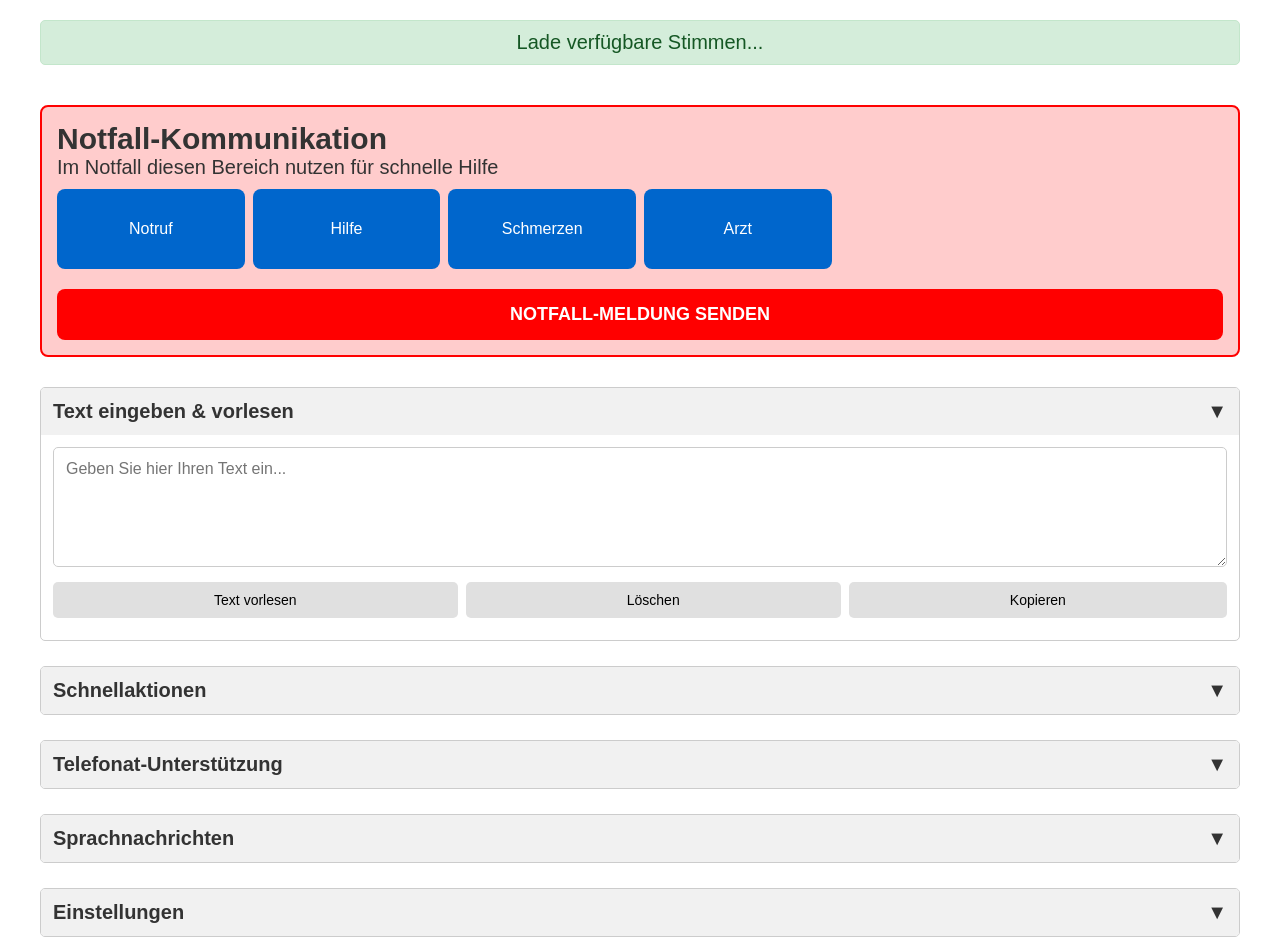
==== Tonguebox.html @ 30ce9a6e "Tonguebox" ====
<!DOCTYPE html>
<html lang="de">
<head>
    <meta charset="UTF-8">
    <meta name="viewport" content="width=device-width, initial-scale=1.0">
    <title>Tonguebox</title>
    <style>
        :root {
            --primary-color: #0066cc;
            --secondary-color: #004499;
            --text-color: #333;
            --bg-color: #fff;
            --button-size: 60px;
            --gap: 10px;
        }
        
        * {
            margin: 0;
            padding: 0;
            box-sizing: border-box;
            font-family: Arial, sans-serif;
        }
        
        body {
            background-color: var(--bg-color);
            color: var(--text-color);
            padding: 10px;
            max-width: 100%;
            overflow-x: hidden;
        }
        
        .container {
            display: flex;
            flex-direction: column;
            gap: var(--gap);
            max-width: 100%;
        }
        
        .collapsible {
            border: 1px solid #ccc;
            border-radius: 5px;
            overflow: hidden;
            margin-bottom: 5px;
        }
        
        .collapsible-header {
            background-color: #f1f1f1;
            padding: 12px;
            cursor: pointer;
            display: flex;
            justify-content: space-between;
            align-items: center;
            font-weight: bold;
        }
        
        .collapsible-content {
            padding: 0;
            max-height: 0;
            overflow: hidden;
            transition: max-height 0.3s ease-out;
        }
        
        .collapsible.active .collapsible-content {
            max-height: 500px;
            padding: 12px;
        }
        
        .text-area {
            width: 100%;
            min-height: 120px;
            padding: 12px;
            border: 1px solid #ccc;
            border-radius: 5px;
            font-size: 16px;
            resize: vertical;
        }
        
        .button-grid {
            display: grid;
            grid-template-columns: repeat(auto-fill, minmax(var(--button-size), 1fr));
            gap: 8px;
            margin: 10px 0;
        }
        
        .action-button {
            background-color: var(--primary-color);
            color: white;
            border: none;
            border-radius: 8px;
            padding: 12px 8px;
            font-size: 16px;
            cursor: pointer;
            transition: all 0.2s;
            min-height: var(--button-size);
            display: flex;
            align-items: center;
            justify-content: center;
            text-align: center;
        }
        
        .action-button:hover, .action-button:focus {
            background-color: var(--secondary-color);
            transform: scale(1.05);
            outline: 3px solid #ffcc00;
        }
        
        .control-panel {
            display: flex;
            flex-wrap: wrap;
            gap: 8px;
            margin: 10px 0;
        }
        
        .control-button {
            background-color: #e0e0e0;
            border: none;
            border-radius: 5px;
            padding: 10px 15px;
            font-size: 14px;
            cursor: pointer;
            flex-grow: 1;
        }
        
        .control-button.active-mode {
            background-color: var(--primary-color);
            color: white;
        }
        
        .voice-selector {
            display: flex;
            flex-wrap: wrap;
            gap: 8px;
            margin: 10px 0;
        }
        
        .voice-option {
            background-color: #f0f0f0;
            border: 1px solid #ccc;
            border-radius: 5px;
            padding: 8px 12px;
            cursor: pointer;
            flex-grow: 1;
            text-align: center;
        }
        
        .voice-option.selected {
            background-color: var(--primary-color);
            color: white;
        }
        
        .emergency-section {
            background-color: #ffcccc;
            border: 2px solid #ff0000;
            border-radius: 8px;
            padding: 15px;
            margin: 10px 0;
        }
        
        .emergency-button {
            background-color: #ff0000;
            color: white;
            border: none;
            border-radius: 8px;
            padding: 15px;
            font-size: 18px;
            font-weight: bold;
            cursor: pointer;
            width: 100%;
            margin-top: 10px;
        }
        
        /* Status-Anzeige */
        .status {
            padding: 10px;
            border-radius: 5px;
            margin: 10px 0;
            text-align: center;
        }
        
        .status.success {
            background-color: #d4edda;
            color: #155724;
            border: 1px solid #c3e6cb;
        }
        
        .status.error {
            background-color: #f8d7da;
            color: #721c24;
            border: 1px solid #f5c6cb;
        }
        
        /* Responsive Anpassungen */
        @media (min-width: 768px) {
            :root {
                --button-size: 70px;
                --gap: 15px;
            }
            
            .button-grid {
                grid-template-columns: repeat(auto-fill, minmax(var(--button-size), 1fr));
            }
        }
        
        @media (min-width: 1024px) {
            :root {
                --button-size: 80px;
                --gap: 20px;
            }
            
            .container {
                max-width: 1200px;
                margin: 0 auto;
            }
            
            .button-grid {
                grid-template-columns: repeat(6, 1fr);
            }
        }
        
        /* iPhone 16 Blickerfassung Optimierungen */
        @media (max-width: 430px) {
            :root {
                --button-size: 65px;
            }
            
            .action-button {
                font-size: 14px;
                padding: 10px 5px;
            }
        }
    </style>
</head>
<body>
    <div class="container">
      
        
        <!-- Status-Anzeige -->
        <div id="status" class="status" style="display: none;"></div>
        
        <!-- Notfall-Kommunikation -->
        <div class="emergency-section">
            <h2>Notfall-Kommunikation</h2>
            <p>Im Notfall diesen Bereich nutzen für schnelle Hilfe</p>
            <div class="button-grid">
                <button class="action-button emergency-call">Notruf</button>
                <button class="action-button emergency-help">Hilfe</button>
                <button class="action-button emergency-pain">Schmerzen</button>
                <button class="action-button emergency-medical">Arzt</button>
            </div>
            <button class="emergency-button">NOTFALL-MELDUNG SENDEN</button>
        </div>
        
        <!-- Text-Eingabe und Wiedergabe -->
        <div class="collapsible active">
            <div class="collapsible-header">
                <span>Text eingeben & vorlesen</span>
                <span>▼</span>
            </div>
            <div class="collapsible-content">
                <textarea class="text-area" placeholder="Geben Sie hier Ihren Text ein..."></textarea>
                <div class="control-panel">
                    <button class="control-button" id="speak-text">Text vorlesen</button>
                    <button class="control-button" id="clear-text">Löschen</button>
                    <button class="control-button" id="copy-text">Kopieren</button>
                </div>
            </div>
        </div>
        
        <!-- Schnellaktionen -->
        <div class="collapsible">
            <div class="collapsible-header">
                <span>Schnellaktionen</span>
                <span>▼</span>
            </div>
            <div class="collapsible-content">
                <div class="button-grid">
                    <button class="action-button" data-text="Hallo">Hallo</button>
                    <button class="action-button" data-text="Ja">Ja</button>
                    <button class="action-button" data-text="Nein">Nein</button>
                    <button class="action-button" data-text="Danke">Danke</button>
                    <button class="action-button" data-text="Bitte">Bitte</button>
                    <button class="action-button" data-text="Hilfe">Hilfe</button>
                    <button class="action-button" data-text="Ich habe Schmerzen">Schmerzen</button>
                    <button class="action-button" data-text="Ich habe Hunger">Hunger</button>
                    <button class="action-button" data-text="Ich habe Durst">Durst</button>
                    <button class="action-button" data-text="Toilette">Toilette</button>
                </div>
            </div>
        </div>
        
        <!-- Telefonat-Unterstützung -->
        <div class="collapsible">
            <div class="collapsible-header">
                <span>Telefonat-Unterstützung</span>
                <span>▼</span>
            </div>
            <div class="collapsible-content">
                <div class="control-panel">
                    <button class="control-button active-mode" data-mode="word">Wörter lesen</button>
                    <button class="control-button" data-mode="letter">Buchstaben lesen</button>
                </div>
                <div class="button-grid">
                    <button class="action-button" data-text="Können Sie das bitte wiederholen?">Wiederholen</button>
                    <button class="action-button" data-text="Ich verstehe nicht">Verstehe nicht</button>
                    <button class="action-button" data-text="Können Sie langsamer sprechen?">Langsamer</button>
                    <button class="action-button" data-text="Einen Moment bitte">Moment</button>
                    <button class="action-button" data-text="Können Sie das aufschreiben?">Aufschreiben</button>
                </div>
            </div>
        </div>
        
        <!-- Sprachnachrichten -->
        <div class="collapsible">
            <div class="collapsible-header">
                <span>Sprachnachrichten</span>
                <span>▼</span>
            </div>
            <div class="collapsible-content">
                <textarea class="text-area" placeholder="Nachricht für Sprachnachricht..."></textarea>
                <div class="control-panel">
                    <button class="control-button" id="record-message">Sprachnachricht erstellen</button>
                    <button class="control-button" id="share-message">Nachricht teilen</button>
                </div>
            </div>
        </div>
        
        <!-- Einstellungen -->
        <div class="collapsible">
            <div class="collapsible-header">
                <span>Einstellungen</span>
                <span>▼</span>
            </div>
            <div class="collapsible-content">
                <h3>Stimme auswählen</h3>
                <div class="voice-selector" id="voice-selector">
                    <!-- Stimmen werden dynamisch geladen -->
                </div>
                
                <h3>Lesemodus</h3>
                <div class="control-panel">
                    <button class="control-button active-mode" data-mode="word">Wörter</button>
                    <button class="control-button" data-mode="letter">Buchstaben</button>
                </div>
                
                <h3>Sprachausgabe testen</h3>
                <div class="control-panel">
                    <button class="control-button" id="test-voice">Test-Stimme</button>
                </div>
            </div>
        </div>
    </div>

    <script>
        // Sprachsynthese-Initialisierung
        let speechSynthesis = window.speechSynthesis;
        let currentVoice = null;
        let readMode = 'word'; // 'word' oder 'letter'
        let voices = [];
        
        // Status-Anzeige
        function showStatus(message, type) {
            const statusEl = document.getElementById('status');
            statusEl.textContent = message;
            statusEl.className = 'status ' + type;
            statusEl.style.display = 'block';
            
            setTimeout(() => {
                statusEl.style.display = 'none';
            }, 3000);
        }
        
        // Stimmen laden
        function loadVoices() {
            voices = speechSynthesis.getVoices();
            const voiceSelector = document.getElementById('voice-selector');
            voiceSelector.innerHTML = '';
            
            if (voices.length === 0) {
                voiceSelector.innerHTML = '<p>Keine Stimmen verfügbar. Bitte verwenden Sie einen modernen Browser.</p>';
                return;
            }
            
            // Deutsche Stimmen filtern oder alle anzeigen
            const germanVoices = voices.filter(voice => voice.lang.includes('de'));
            const voicesToShow = germanVoices.length > 0 ? germanVoices : voices;
            
            voicesToShow.forEach((voice, index) => {
                const voiceOption = document.createElement('div');
                voiceOption.classList.add('voice-option');
                voiceOption.setAttribute('data-voice-index', index);
                voiceOption.textContent = `${voice.name} (${voice.lang})`;
                voiceSelector.appendChild(voiceOption);
            });
            
            // Event-Listener für Stimmenauswahl
            document.querySelectorAll('.voice-option').forEach(option => {
                option.addEventListener('click', function() {
                    document.querySelectorAll('.voice-option').forEach(opt => opt.classList.remove('selected'));
                    this.classList.add('selected');
                    const voiceIndex = parseInt(this.getAttribute('data-voice-index'));
                    currentVoice = voices[voiceIndex];
                    
                    // Stimmeinstellung speichern
                    localStorage.setItem('selectedVoiceIndex', voiceIndex);
                    showStatus(`Stimme ausgewählt: ${currentVoice.name}`, 'success');
                });
            });
            
            // Gespeicherte Stimme laden
            const savedVoiceIndex = localStorage.getItem('selectedVoiceIndex');
            if (savedVoiceIndex !== null && voices[savedVoiceIndex]) {
                currentVoice = voices[savedVoiceIndex];
                document.querySelector(`.voice-option[data-voice-index="${savedVoiceIndex}"]`).classList.add('selected');
            } else if (voices.length > 0) {
                // Standardstimme setzen
                currentVoice = voices[0];
                document.querySelector('.voice-option').classList.add('selected');
            }
        }
        
        // Warten bis Stimmen geladen sind
        speechSynthesis.onvoiceschanged = loadVoices;
        
        // Geräteerkennung
        function detectDeviceType() {
            const width = window.innerWidth;
            if (width < 768) {
                return 'phone';
            } else if (width < 1024) {
                return 'tablet';
            } else {
                return 'desktop';
            }
        }
        
        // Aufklappbare Bereiche
        document.querySelectorAll('.collapsible-header').forEach(header => {
            header.addEventListener('click', function() {
                this.parentElement.classList.toggle('active');
                const icon = this.querySelector('span:last-child');
                icon.textContent = this.parentElement.classList.contains('active') ? '▼' : '►';
            });
        });
        
        // Lesemodus
        document.querySelectorAll('.control-button[data-mode]').forEach(button => {
            button.addEventListener('click', function() {
                document.querySelectorAll('.control-button[data-mode]').forEach(btn => btn.classList.remove('active-mode'));
                this.classList.add('active-mode');
                readMode = this.getAttribute('data-mode');
                localStorage.setItem('readMode', readMode);
                showStatus(`Lesemodus: ${readMode === 'word' ? 'Wörter' : 'Buchstaben'}`, 'success');
            });
        });
        
        // Gespeicherten Lesemodus laden
        const savedReadMode = localStorage.getItem('readMode');
        if (savedReadMode) {
            document.querySelector(`.control-button[data-mode="${savedReadMode}"]`).click();
        }
        
        // Text vorlesen
        document.getElementById('speak-text').addEventListener('click', function() {
            const text = document.querySelector('.text-area').value;
            if (text) {
                speakText(text);
            } else {
                showStatus('Bitte geben Sie zuerst einen Text ein', 'error');
            }
        });
        
        // Text löschen
        document.getElementById('clear-text').addEventListener('click', function() {
            document.querySelector('.text-area').value = '';
            showStatus('Text gelöscht', 'success');
        });
        
        // Text kopieren
        document.getElementById('copy-text').addEventListener('click', function() {
            const textArea = document.querySelector('.text-area');
            textArea.select();
            document.execCommand('copy');
            showStatus('Text kopiert!', 'success');
        });
        
        // Schnellaktion-Buttons
        document.querySelectorAll('.action-button[data-text]').forEach(button => {
            button.addEventListener('click', function() {
                const text = this.getAttribute('data-text');
                
                if (readMode === 'letter') {
                    // Buchstabenweise lesen
                    speakLetters(text);
                } else {
                    // Normal lesen
                    speakText(text);
                }
                
                // Text auch ins Textfeld übernehmen
                document.querySelector('.text-area').value = text;
            });
        });
        
        // Notfall-Buttons
        document.querySelectorAll('.emergency-call, .emergency-help, .emergency-pain, .emergency-medical').forEach(button => {
            button.addEventListener('click', function() {
                const text = this.textContent;
                speakText(text);
                
                // Notfall-Nachricht senden (simuliert)
                showStatus(`NOTFALL: "${text}" wurde an Ihre Kontakte gesendet!`, 'success');
            });
        });
        
        // Großer Notfall-Button
        document.querySelector('.emergency-button').addEventListener('click', function() {
            speakText("Notfall! Bitte helfen Sie mir!");
            showStatus("NOTFALL-MELDUNG wurde an Ihre Notfallkontakte gesendet!", 'success');
        });
        
        // Sprachnachricht erstellen
        document.getElementById('record-message').addEventListener('click', function() {
            const text = document.querySelectorAll('.text-area')[1].value;
            if (text) {
                speakText(text);
                showStatus("Sprachnachricht wurde erstellt und kann jetzt geteilt werden!", 'success');
            } else {
                showStatus("Bitte geben Sie zuerst eine Nachricht ein!", 'error');
            }
        });
        
        // Nachricht teilen
        document.getElementById('share-message').addEventListener('click', function() {
            const text = document.querySelectorAll('.text-area')[1].value;
            if (text) {
                if (navigator.share) {
                    navigator.share({
                        title: 'Meine Sprachnachricht',
                        text: text
                    }).then(() => {
                        showStatus('Nachricht erfolgreich geteilt', 'success');
                    }).catch(error => {
                        showStatus('Fehler beim Teilen: ' + error, 'error');
                    });
                } else {
                    navigator.clipboard.writeText(text);
                    showStatus("Teilen-Funktion nicht verfügbar. Text wurde in die Zwischenablage kopiert.", 'success');
                }
            } else {
                showStatus("Bitte geben Sie zuerst eine Nachricht ein!", 'error');
            }
        });
        
        // Test-Stimme
        document.getElementById('test-voice').addEventListener('click', function() {
            speakText("Das ist eine Testnachricht. Die Sprachausgabe funktioniert einwandfrei.");
        });
        
        // Text vorlesen Funktion
        function speakText(text) {
            if (speechSynthesis.speaking) {
                speechSynthesis.cancel();
            }
            
            // Prüfen ob Stimmen verfügbar sind
            if (voices.length === 0) {
                showStatus('Keine Stimmen verfügbar. Bitte warten Sie einen Moment.', 'error');
                // Nochmal versuchen, Stimmen zu laden
                loadVoices();
                return;
            }
            
            const utterance = new SpeechSynthesisUtterance(text);
            utterance.lang = 'de-DE';
            utterance.rate = 0.9;
            utterance.pitch = 1;
            
            // Ausgewählte Stimme verwenden
            if (currentVoice) {
                utterance.voice = currentVoice;
            }
            
            utterance.onstart = function() {
                showStatus('Sprachausgabe startet...', 'success');
            };
            
            utterance.onend = function() {
                showStatus('Sprachausgabe beendet', 'success');
            };
            
            utterance.onerror = function(event) {
                showStatus('Fehler bei der Sprachausgabe: ' + event.error, 'error');
            };
            
            speechSynthesis.speak(utterance);
        }
        
        // Buchstabenweise vorlesen
        function speakLetters(text) {
            if (speechSynthesis.speaking) {
                speechSynthesis.cancel();
            }
            
            const letters = text.split('');
            let index = 0;
            
            function speakNextLetter() {
                if (index < letters.length) {
                    const utterance = new SpeechSynthesisUtterance(letters[index]);
                    utterance.lang = 'de-DE';
                    utterance.rate = 0.5;
                    
                    // Ausgewählte Stimme verwenden
                    if (currentVoice) {
                        utterance.voice = currentVoice;
                    }
                    
                    utterance.onend = function() {
                        index++;
                        setTimeout(speakNextLetter, 200);
                    };
                    
                    speechSynthesis.speak(utterance);
                }
            }
            
            speakNextLetter();
        }
        
        // Initialisierung bei Laden der Seite
        window.addEventListener('load', function() {
            const deviceType = detectDeviceType();
            console.log(`Erkanntes Gerät: ${deviceType}`);
            
            // Gerätespezifische Anpassungen
            if (deviceType === 'phone') {
                document.body.style.fontSize = '16px';
            } else if (deviceType === 'tablet') {
                document.body.style.fontSize = '18px';
            } else {
                document.body.style.fontSize = '20px';
            }
            
            // Stimmen laden
            loadVoices();
            
            // Hinweis anzeigen, falls keine Stimmen verfügbar
            setTimeout(() => {
                if (voices.length === 0) {
                    showStatus('Lade verfügbare Stimmen...', 'success');
                }
            }, 1000);
        });
    </script>
</body>
</html>
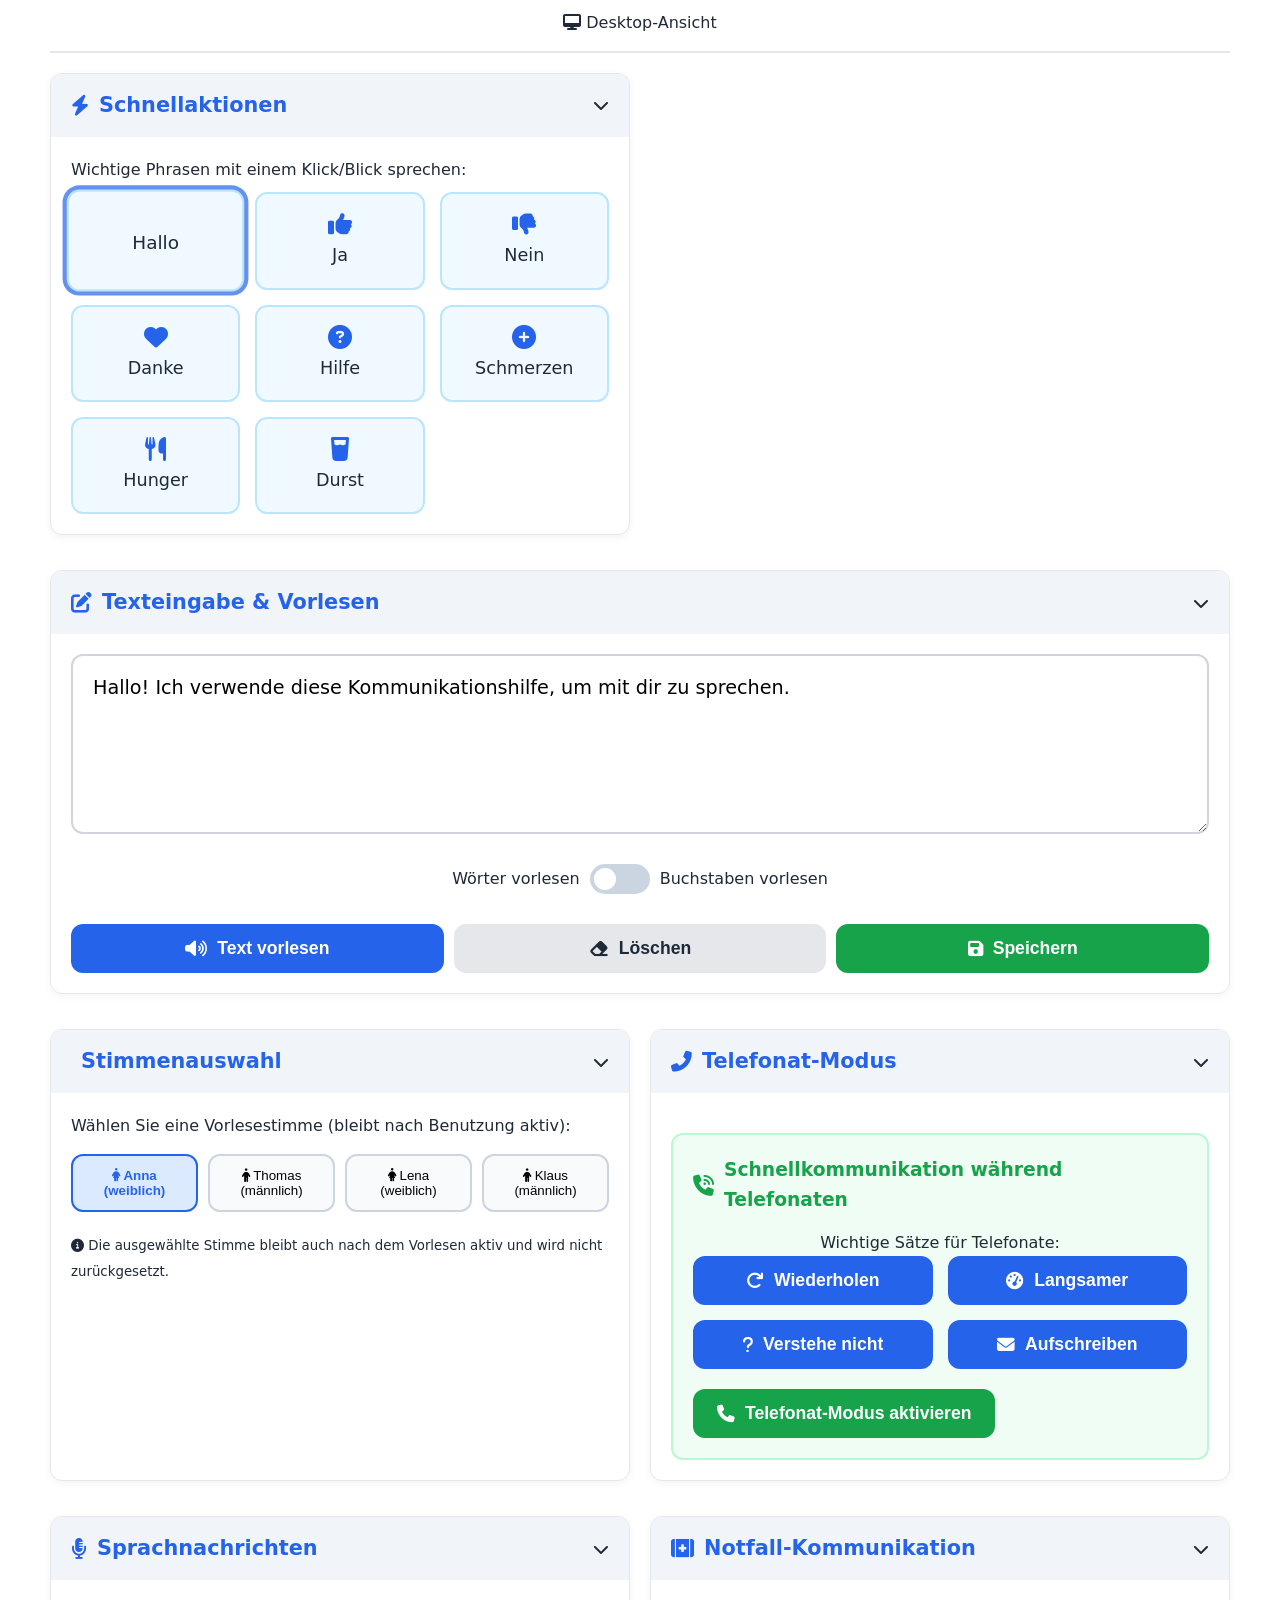
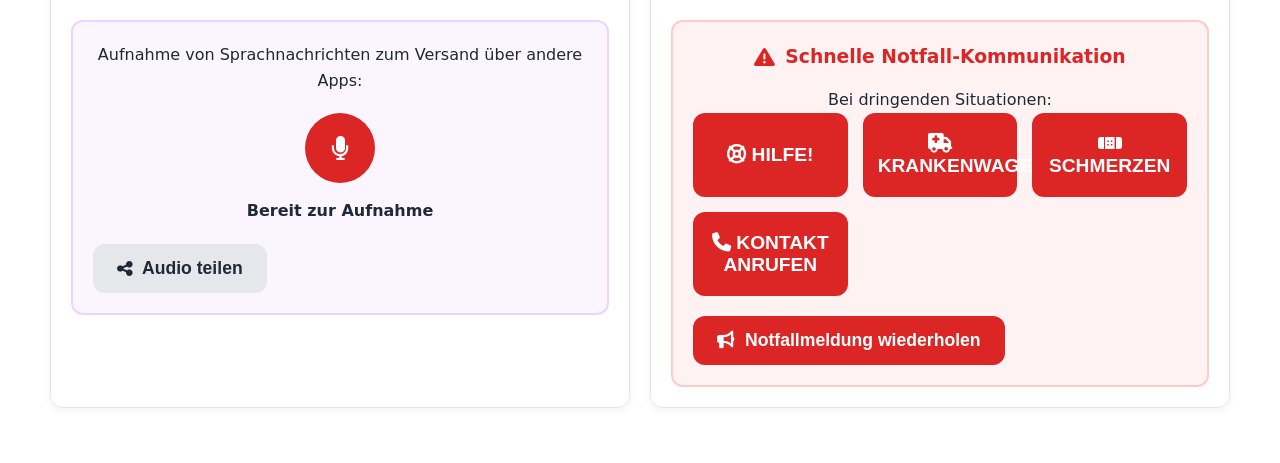
==== commit a8f0efd3: "Tonguebox update" ====
--- a/Tonguebox.html
+++ b/Tonguebox.html
@@ -4,652 +4,1148 @@
     <meta charset="UTF-8">
     <meta name="viewport" content="width=device-width, initial-scale=1.0">
     <title>Tonguebox</title>
+    <link rel="stylesheet" href="https://cdnjs.cloudflare.com/ajax/libs/font-awesome/6.4.0/css/all.min.css">
     <style>
         :root {
-            --primary-color: #0066cc;
-            --secondary-color: #004499;
-            --text-color: #333;
-            --bg-color: #fff;
-            --button-size: 60px;
-            --gap: 10px;
-        }
-        
+            --primary-color: #2563eb;
+            --secondary-color: #3b82f6;
+            --accent-color: #1d4ed8;
+            --text-color: #1f2937;
+            --light-color: #f8fafc;
+            --danger-color: #dc2626;
+            --success-color: #16a34a;
+            --border-radius: 12px;
+            --transition: all 0.3s ease;
+        }
+
         * {
             margin: 0;
             padding: 0;
             box-sizing: border-box;
-            font-family: Arial, sans-serif;
-        }
-        
+        }
+
         body {
-            background-color: var(--bg-color);
+            font-family: 'Segoe UI', system-ui, sans-serif;
             color: var(--text-color);
+            background-color: white;
+            line-height: 1.6;
             padding: 10px;
-            max-width: 100%;
-            overflow-x: hidden;
-        }
-        
+            max-width: 1200px;
+            margin: 0 auto;
+            min-height: 100vh;
+        }
+
+        /* Responsive Anpassungen */
+        .desktop-view { display: block; }
+        .tablet-view { display: none; }
+        .mobile-view { display: none; }
+
+        @media (max-width: 1024px) {
+            .desktop-view { display: none; }
+            .tablet-view { display: block; }
+        }
+
+        @media (max-width: 768px) {
+            .tablet-view { display: none; }
+            .mobile-view { display: block; }
+            
+            /* Für Blickerfassung am iPhone: größere Buttons */
+            .quick-button, .voice-btn, .nav-btn {
+                min-height: 70px;
+                font-size: 1.2rem;
+            }
+            
+            .text-input {
+                min-height: 150px;
+            }
+        }
+
+        /* Header */
+        .header {
+            text-align: center;
+            margin-bottom: 20px;
+            padding-bottom: 15px;
+            border-bottom: 2px solid #e5e7eb;
+        }
+
+        .header h1 {
+            color: var(--primary-color);
+            font-size: 2.2rem;
+            margin-bottom: 5px;
+        }
+
+        .header p {
+            color: #6b7280;
+            font-size: 1.1rem;
+        }
+
+        /* Hauptcontainer */
         .container {
-            display: flex;
-            flex-direction: column;
-            gap: var(--gap);
-            max-width: 100%;
-        }
-        
-        .collapsible {
-            border: 1px solid #ccc;
-            border-radius: 5px;
+            display: grid;
+            grid-template-columns: 1fr 1fr;
+            gap: 20px;
+            margin-bottom: 30px;
+        }
+
+        @media (max-width: 768px) {
+            .container {
+                grid-template-columns: 1fr;
+            }
+        }
+
+        /* Klappbare Bereiche */
+        .collapsible-section {
+            border: 1px solid #e5e7eb;
+            border-radius: var(--border-radius);
+            margin-bottom: 15px;
             overflow: hidden;
-            margin-bottom: 5px;
-        }
-        
-        .collapsible-header {
-            background-color: #f1f1f1;
-            padding: 12px;
-            cursor: pointer;
+            box-shadow: 0 2px 8px rgba(0, 0, 0, 0.05);
+        }
+
+        .section-header {
+            background-color: #f1f5f9;
+            padding: 15px 20px;
             display: flex;
             justify-content: space-between;
             align-items: center;
-            font-weight: bold;
-        }
-        
-        .collapsible-content {
-            padding: 0;
-            max-height: 0;
-            overflow: hidden;
-            transition: max-height 0.3s ease-out;
-        }
-        
-        .collapsible.active .collapsible-content {
-            max-height: 500px;
-            padding: 12px;
-        }
-        
-        .text-area {
+            cursor: pointer;
+            transition: var(--transition);
+        }
+
+        .section-header:hover {
+            background-color: #e2e8f0;
+        }
+
+        .section-header h2 {
+            font-size: 1.3rem;
+            color: var(--primary-color);
+            display: flex;
+            align-items: center;
+            gap: 10px;
+        }
+
+        .section-content {
+            padding: 20px;
+            display: block;
+        }
+
+        .collapsed .section-content {
+            display: none;
+        }
+
+        /* Textbereich */
+        .text-section {
+            grid-column: span 2;
+        }
+
+        @media (max-width: 768px) {
+            .text-section {
+                grid-column: span 1;
+            }
+        }
+
+        .text-container {
+            display: flex;
+            flex-direction: column;
+            gap: 15px;
+        }
+
+        .text-input {
             width: 100%;
-            min-height: 120px;
-            padding: 12px;
-            border: 1px solid #ccc;
-            border-radius: 5px;
-            font-size: 16px;
+            min-height: 180px;
+            padding: 20px;
+            border: 2px solid #d1d5db;
+            border-radius: var(--border-radius);
+            font-size: 1.2rem;
             resize: vertical;
-        }
-        
-        .button-grid {
-            display: grid;
-            grid-template-columns: repeat(auto-fill, minmax(var(--button-size), 1fr));
-            gap: 8px;
-            margin: 10px 0;
-        }
-        
-        .action-button {
-            background-color: var(--primary-color);
-            color: white;
+            font-family: inherit;
+            transition: var(--transition);
+        }
+
+        .text-input:focus {
+            outline: none;
+            border-color: var(--primary-color);
+            box-shadow: 0 0 0 3px rgba(37, 99, 235, 0.1);
+        }
+
+        .text-controls {
+            display: flex;
+            flex-wrap: wrap;
+            gap: 10px;
+            justify-content: center;
+        }
+
+        /* Buttons */
+        .btn {
+            padding: 14px 24px;
             border: none;
-            border-radius: 8px;
-            padding: 12px 8px;
-            font-size: 16px;
+            border-radius: var(--border-radius);
+            font-size: 1.1rem;
+            font-weight: 600;
             cursor: pointer;
-            transition: all 0.2s;
-            min-height: var(--button-size);
+            transition: var(--transition);
             display: flex;
             align-items: center;
             justify-content: center;
+            gap: 10px;
+            flex: 1;
+            min-width: 140px;
+        }
+
+        .btn-primary {
+            background-color: var(--primary-color);
+            color: white;
+        }
+
+        .btn-primary:hover {
+            background-color: var(--accent-color);
+            transform: translateY(-2px);
+        }
+
+        .btn-secondary {
+            background-color: #e5e7eb;
+            color: var(--text-color);
+        }
+
+        .btn-secondary:hover {
+            background-color: #d1d5db;
+        }
+
+        .btn-success {
+            background-color: var(--success-color);
+            color: white;
+        }
+
+        .btn-danger {
+            background-color: var(--danger-color);
+            color: white;
+        }
+
+        /* Schnellaktion Buttons */
+        .quick-actions {
+            display: grid;
+            grid-template-columns: repeat(auto-fill, minmax(160px, 1fr));
+            gap: 15px;
+            margin-top: 10px;
+        }
+
+        .quick-button {
+            padding: 18px 12px;
+            background-color: #f0f9ff;
+            border: 2px solid #bae6fd;
+            border-radius: var(--border-radius);
+            font-size: 1.1rem;
+            cursor: pointer;
+            transition: var(--transition);
             text-align: center;
-        }
-        
-        .action-button:hover, .action-button:focus {
-            background-color: var(--secondary-color);
-            transform: scale(1.05);
-            outline: 3px solid #ffcc00;
-        }
-        
-        .control-panel {
+            display: flex;
+            flex-direction: column;
+            align-items: center;
+            justify-content: center;
+            gap: 5px;
+        }
+
+        .quick-button:hover {
+            background-color: #e0f2fe;
+            transform: translateY(-3px);
+            box-shadow: 0 5px 15px rgba(0, 0, 0, 0.1);
+        }
+
+        .quick-button i {
+            font-size: 1.5rem;
+            color: var(--primary-color);
+        }
+
+        /* Stimmen Auswahl */
+        .voice-selection {
             display: flex;
             flex-wrap: wrap;
-            gap: 8px;
-            margin: 10px 0;
-        }
-        
-        .control-button {
-            background-color: #e0e0e0;
-            border: none;
-            border-radius: 5px;
-            padding: 10px 15px;
-            font-size: 14px;
+            gap: 10px;
+            margin-top: 15px;
+        }
+
+        .voice-btn {
+            padding: 12px 18px;
+            background-color: #f8fafc;
+            border: 2px solid #cbd5e1;
+            border-radius: var(--border-radius);
             cursor: pointer;
-            flex-grow: 1;
-        }
-        
-        .control-button.active-mode {
-            background-color: var(--primary-color);
-            color: white;
-        }
-        
-        .voice-selector {
+            transition: var(--transition);
+            flex: 1;
+            min-width: 120px;
+        }
+
+        .voice-btn.active {
+            background-color: #dbeafe;
+            border-color: var(--primary-color);
+            color: var(--primary-color);
+            font-weight: 600;
+        }
+
+        /* Notfall Tool */
+        .emergency-tool {
+            background-color: #fef2f2;
+            border: 2px solid #fecaca;
+            border-radius: var(--border-radius);
+            padding: 20px;
+            margin-top: 20px;
+            text-align: center;
+        }
+
+        .emergency-header {
             display: flex;
-            flex-wrap: wrap;
-            gap: 8px;
-            margin: 10px 0;
-        }
-        
-        .voice-option {
-            background-color: #f0f0f0;
-            border: 1px solid #ccc;
-            border-radius: 5px;
-            padding: 8px 12px;
-            cursor: pointer;
-            flex-grow: 1;
-            text-align: center;
-        }
-        
-        .voice-option.selected {
-            background-color: var(--primary-color);
-            color: white;
-        }
-        
-        .emergency-section {
-            background-color: #ffcccc;
-            border: 2px solid #ff0000;
-            border-radius: 8px;
-            padding: 15px;
-            margin: 10px 0;
-        }
-        
-        .emergency-button {
-            background-color: #ff0000;
+            align-items: center;
+            justify-content: center;
+            gap: 10px;
+            margin-bottom: 15px;
+            color: var(--danger-color);
+        }
+
+        .emergency-buttons {
+            display: grid;
+            grid-template-columns: repeat(auto-fit, minmax(150px, 1fr));
+            gap: 15px;
+        }
+
+        .emergency-btn {
+            padding: 20px 15px;
+            background-color: var(--danger-color);
             color: white;
             border: none;
-            border-radius: 8px;
-            padding: 15px;
-            font-size: 18px;
+            border-radius: var(--border-radius);
+            font-size: 1.2rem;
             font-weight: bold;
             cursor: pointer;
-            width: 100%;
-            margin-top: 10px;
-        }
-        
-        /* Status-Anzeige */
-        .status {
-            padding: 10px;
-            border-radius: 5px;
-            margin: 10px 0;
+            transition: var(--transition);
+        }
+
+        .emergency-btn:hover {
+            background-color: #b91c1c;
+            transform: scale(1.05);
+        }
+
+        /* Telefonat Modus */
+        .call-mode {
+            background-color: #f0fdf4;
+            border: 2px solid #bbf7d0;
+            border-radius: var(--border-radius);
+            padding: 20px;
+            margin-top: 20px;
+        }
+
+        .call-header {
+            display: flex;
+            align-items: center;
+            justify-content: center;
+            gap: 10px;
+            margin-bottom: 15px;
+            color: var(--success-color);
+        }
+
+        .call-buttons {
+            display: grid;
+            grid-template-columns: repeat(auto-fit, minmax(180px, 1fr));
+            gap: 15px;
+        }
+
+        /* Sprachnachrichten */
+        .voice-message-section {
+            background-color: #faf5ff;
+            border: 2px solid #e9d5ff;
+            border-radius: var(--border-radius);
+            padding: 20px;
+            margin-top: 20px;
+        }
+
+        .recording-controls {
+            display: flex;
+            justify-content: center;
+            gap: 20px;
+            margin-top: 20px;
+        }
+
+        .recording-btn {
+            width: 70px;
+            height: 70px;
+            border-radius: 50%;
+            border: none;
+            font-size: 1.5rem;
+            cursor: pointer;
+            transition: var(--transition);
+            display: flex;
+            align-items: center;
+            justify-content: center;
+        }
+
+        .record-btn {
+            background-color: var(--danger-color);
+            color: white;
+        }
+
+        .stop-btn {
+            background-color: #6b7280;
+            color: white;
+        }
+
+        .send-btn {
+            background-color: var(--success-color);
+            color: white;
+        }
+
+        .recording-status {
             text-align: center;
-        }
-        
-        .status.success {
-            background-color: #d4edda;
-            color: #155724;
-            border: 1px solid #c3e6cb;
-        }
-        
-        .status.error {
-            background-color: #f8d7da;
-            color: #721c24;
-            border: 1px solid #f5c6cb;
-        }
-        
-        /* Responsive Anpassungen */
-        @media (min-width: 768px) {
-            :root {
-                --button-size: 70px;
-                --gap: 15px;
-            }
-            
-            .button-grid {
-                grid-template-columns: repeat(auto-fill, minmax(var(--button-size), 1fr));
-            }
-        }
-        
-        @media (min-width: 1024px) {
-            :root {
-                --button-size: 80px;
-                --gap: 20px;
-            }
-            
-            .container {
-                max-width: 1200px;
-                margin: 0 auto;
-            }
-            
-            .button-grid {
-                grid-template-columns: repeat(6, 1fr);
-            }
-        }
-        
-        /* iPhone 16 Blickerfassung Optimierungen */
-        @media (max-width: 430px) {
-            :root {
-                --button-size: 65px;
-            }
-            
-            .action-button {
-                font-size: 14px;
-                padding: 10px 5px;
-            }
+            margin-top: 15px;
+            font-weight: 600;
+        }
+
+        .recording {
+            color: var(--danger-color);
+            animation: pulse 1.5s infinite;
+        }
+
+        @keyframes pulse {
+            0% { opacity: 1; }
+            50% { opacity: 0.7; }
+            100% { opacity: 1; }
+        }
+
+        /* Blickerfassung Optimierung */
+        .gaze-optimized {
+            position: relative;
+        }
+
+        .gaze-optimized::after {
+            content: '';
+            position: absolute;
+            top: -5px;
+            left: -5px;
+            right: -5px;
+            bottom: -5px;
+            border-radius: calc(var(--border-radius) + 5px);
+            border: 3px solid transparent;
+            transition: var(--transition);
+        }
+
+        .gaze-optimized:hover::after,
+        .gaze-optimized:focus::after {
+            border-color: rgba(37, 99, 235, 0.3);
+        }
+
+        /* Fußzeile */
+        .footer {
+            text-align: center;
+            margin-top: 30px;
+            padding-top: 20px;
+            border-top: 1px solid #e5e7eb;
+            color: #6b7280;
+            font-size: 0.9rem;
+        }
+
+        /* Hilfsklassen */
+        .hidden {
+            display: none !important;
+        }
+
+        .text-center {
+            text-align: center;
+        }
+
+        .mt-20 {
+            margin-top: 20px;
+        }
+
+        .mb-10 {
+            margin-bottom: 10px;
+        }
+
+        .icon {
+            font-size: 1.3rem;
+        }
+
+        /* Toggle Switch */
+        .toggle-container {
+            display: flex;
+            align-items: center;
+            justify-content: center;
+            gap: 10px;
+            margin: 15px 0;
+        }
+
+        .toggle-switch {
+            position: relative;
+            display: inline-block;
+            width: 60px;
+            height: 30px;
+        }
+
+        .toggle-switch input {
+            opacity: 0;
+            width: 0;
+            height: 0;
+        }
+
+        .toggle-slider {
+            position: absolute;
+            cursor: pointer;
+            top: 0;
+            left: 0;
+            right: 0;
+            bottom: 0;
+            background-color: #cbd5e1;
+            border-radius: 34px;
+            transition: var(--transition);
+        }
+
+        .toggle-slider:before {
+            position: absolute;
+            content: "";
+            height: 22px;
+            width: 22px;
+            left: 4px;
+            bottom: 4px;
+            background-color: white;
+            border-radius: 50%;
+            transition: var(--transition);
+        }
+
+        input:checked + .toggle-slider {
+            background-color: var(--primary-color);
+        }
+
+        input:checked + .toggle-slider:before {
+            transform: translateX(30px);
         }
     </style>
 </head>
 <body>
+    <!-- Header -->
+    <div class="header">
+        
+        <div class="device-indicator">
+            <span class="desktop-view"><i class="fas fa-desktop"></i> Desktop-Ansicht</span>
+            <span class="tablet-view"><i class="fas fa-tablet-alt"></i> Tablet-Ansicht</span>
+            <span class="mobile-view"><i class="fas fa-mobile-alt"></i> Mobile-Ansicht (optimiert für Blickerfassung)</span>
+        </div>
+    </div>
+
+    <!-- Hauptcontainer -->
     <div class="container">
-      
-        
-        <!-- Status-Anzeige -->
-        <div id="status" class="status" style="display: none;"></div>
-        
-        <!-- Notfall-Kommunikation -->
-        <div class="emergency-section">
-            <h2>Notfall-Kommunikation</h2>
-            <p>Im Notfall diesen Bereich nutzen für schnelle Hilfe</p>
-            <div class="button-grid">
-                <button class="action-button emergency-call">Notruf</button>
-                <button class="action-button emergency-help">Hilfe</button>
-                <button class="action-button emergency-pain">Schmerzen</button>
-                <button class="action-button emergency-medical">Arzt</button>
+        <!-- Schnellaktionen Bereich -->
+        <div class="collapsible-section">
+            <div class="section-header">
+                <h2><i class="fas fa-bolt"></i> Schnellaktionen</h2>
+                <i class="fas fa-chevron-down"></i>
             </div>
-            <button class="emergency-button">NOTFALL-MELDUNG SENDEN</button>
-        </div>
-        
-        <!-- Text-Eingabe und Wiedergabe -->
-        <div class="collapsible active">
-            <div class="collapsible-header">
-                <span>Text eingeben & vorlesen</span>
-                <span>▼</span>
-            </div>
-            <div class="collapsible-content">
-                <textarea class="text-area" placeholder="Geben Sie hier Ihren Text ein..."></textarea>
-                <div class="control-panel">
-                    <button class="control-button" id="speak-text">Text vorlesen</button>
-                    <button class="control-button" id="clear-text">Löschen</button>
-                    <button class="control-button" id="copy-text">Kopieren</button>
+            <div class="section-content">
+                <p class="mb-10">Wichtige Phrasen mit einem Klick/Blick sprechen:</p>
+                <div class="quick-actions">
+                    <div class="quick-button gaze-optimized" data-text="Hallo, wie geht es dir?">
+                        <i class="fas fa-hand-wave"></i>
+                        <span>Hallo</span>
+                    </div>
+                    <div class="quick-button gaze-optimized" data-text="Ja, das stimmt.">
+                        <i class="fas fa-thumbs-up"></i>
+                        <span>Ja</span>
+                    </div>
+                    <div class="quick-button gaze-optimized" data-text="Nein, das möchte ich nicht.">
+                        <i class="fas fa-thumbs-down"></i>
+                        <span>Nein</span>
+                    </div>
+                    <div class="quick-button gaze-optimized" data-text="Danke für deine Hilfe.">
+                        <i class="fas fa-heart"></i>
+                        <span>Danke</span>
+                    </div>
+                    <div class="quick-button gaze-optimized" data-text="Kannst du mir bitte helfen?">
+                        <i class="fas fa-question-circle"></i>
+                        <span>Hilfe</span>
+                    </div>
+                    <div class="quick-button gaze-optimized" data-text="Ich habe Schmerzen.">
+                        <i class="fas fa-plus-circle"></i>
+                        <span>Schmerzen</span>
+                    </div>
+                    <div class="quick-button gaze-optimized" data-text="Ich habe Hunger.">
+                        <i class="fas fa-utensils"></i>
+                        <span>Hunger</span>
+                    </div>
+                    <div class="quick-button gaze-optimized" data-text="Ich habe Durst.">
+                        <i class="fas fa-glass-water"></i>
+                        <span>Durst</span>
+                    </div>
                 </div>
             </div>
         </div>
-        
-        <!-- Schnellaktionen -->
-        <div class="collapsible">
-            <div class="collapsible-header">
-                <span>Schnellaktionen</span>
-                <span>▼</span>
+
+        <!-- Textbereich -->
+        <div class="collapsible-section text-section">
+            <div class="section-header">
+                <h2><i class="fas fa-edit"></i> Texteingabe & Vorlesen</h2>
+                <i class="fas fa-chevron-down"></i>
             </div>
-            <div class="collapsible-content">
-                <div class="button-grid">
-                    <button class="action-button" data-text="Hallo">Hallo</button>
-                    <button class="action-button" data-text="Ja">Ja</button>
-                    <button class="action-button" data-text="Nein">Nein</button>
-                    <button class="action-button" data-text="Danke">Danke</button>
-                    <button class="action-button" data-text="Bitte">Bitte</button>
-                    <button class="action-button" data-text="Hilfe">Hilfe</button>
-                    <button class="action-button" data-text="Ich habe Schmerzen">Schmerzen</button>
-                    <button class="action-button" data-text="Ich habe Hunger">Hunger</button>
-                    <button class="action-button" data-text="Ich habe Durst">Durst</button>
-                    <button class="action-button" data-text="Toilette">Toilette</button>
+            <div class="section-content">
+                <div class="text-container">
+                    <textarea class="text-input gaze-optimized" placeholder="Geben Sie hier Ihren Text ein...">Hallo! Ich verwende diese Kommunikationshilfe, um mit dir zu sprechen.</textarea>
+                    
+                    <div class="toggle-container">
+                        <span>Wörter vorlesen</span>
+                        <label class="toggle-switch">
+                            <input type="checkbox" id="letterModeToggle">
+                            <span class="toggle-slider"></span>
+                        </label>
+                        <span>Buchstaben vorlesen</span>
+                    </div>
+                    
+                    <div class="text-controls">
+                        <button class="btn btn-primary gaze-optimized" id="speakTextBtn">
+                            <i class="fas fa-volume-up"></i> Text vorlesen
+                        </button>
+                        <button class="btn btn-secondary gaze-optimized" id="clearTextBtn">
+                            <i class="fas fa-eraser"></i> Löschen
+                        </button>
+                        <button class="btn btn-success gaze-optimized" id="saveTextBtn">
+                            <i class="fas fa-save"></i> Speichern
+                        </button>
+                    </div>
                 </div>
             </div>
         </div>
-        
-        <!-- Telefonat-Unterstützung -->
-        <div class="collapsible">
-            <div class="collapsible-header">
-                <span>Telefonat-Unterstützung</span>
-                <span>▼</span>
+
+        <!-- Stimmen Auswahl -->
+        <div class="collapsible-section">
+            <div class="section-header">
+                <h2><i class="fas fa-user-voice"></i> Stimmenauswahl</h2>
+                <i class="fas fa-chevron-down"></i>
             </div>
-            <div class="collapsible-content">
-                <div class="control-panel">
-                    <button class="control-button active-mode" data-mode="word">Wörter lesen</button>
-                    <button class="control-button" data-mode="letter">Buchstaben lesen</button>
+            <div class="section-content">
+                <p>Wählen Sie eine Vorlesestimme (bleibt nach Benutzung aktiv):</p>
+                <div class="voice-selection">
+                    <button class="voice-btn active gaze-optimized" data-voice="female1">
+                        <i class="fas fa-female"></i> Anna (weiblich)
+                    </button>
+                    <button class="voice-btn gaze-optimized" data-voice="male1">
+                        <i class="fas fa-male"></i> Thomas (männlich)
+                    </button>
+                    <button class="voice-btn gaze-optimized" data-voice="female2">
+                        <i class="fas fa-female"></i> Lena (weiblich)
+                    </button>
+                    <button class="voice-btn gaze-optimized" data-voice="male2">
+                        <i class="fas fa-male"></i> Klaus (männlich)
+                    </button>
                 </div>
-                <div class="button-grid">
-                    <button class="action-button" data-text="Können Sie das bitte wiederholen?">Wiederholen</button>
-                    <button class="action-button" data-text="Ich verstehe nicht">Verstehe nicht</button>
-                    <button class="action-button" data-text="Können Sie langsamer sprechen?">Langsamer</button>
-                    <button class="action-button" data-text="Einen Moment bitte">Moment</button>
-                    <button class="action-button" data-text="Können Sie das aufschreiben?">Aufschreiben</button>
+                <p class="mt-20"><small><i class="fas fa-info-circle"></i> Die ausgewählte Stimme bleibt auch nach dem Vorlesen aktiv und wird nicht zurückgesetzt.</small></p>
+            </div>
+        </div>
+
+        <!-- Telefonat-Modus -->
+        <div class="collapsible-section">
+            <div class="section-header">
+                <h2><i class="fas fa-phone-alt"></i> Telefonat-Modus</h2>
+                <i class="fas fa-chevron-down"></i>
+            </div>
+            <div class="section-content">
+                <div class="call-mode">
+                    <div class="call-header">
+                        <i class="fas fa-phone-volume icon"></i>
+                        <h3>Schnellkommunikation während Telefonaten</h3>
+                    </div>
+                    <p class="text-center">Wichtige Sätze für Telefonate:</p>
+                    <div class="call-buttons">
+                        <button class="btn btn-primary gaze-optimized" data-text="Können Sie das bitte wiederholen?">
+                            <i class="fas fa-redo"></i> Wiederholen
+                        </button>
+                        <button class="btn btn-primary gaze-optimized" data-text="Können Sie bitte langsamer sprechen?">
+                            <i class="fas fa-tachometer-alt"></i> Langsamer
+                        </button>
+                        <button class="btn btn-primary gaze-optimized" data-text="Ich verstehe nicht, was Sie meinen.">
+                            <i class="fas fa-question"></i> Verstehe nicht
+                        </button>
+                        <button class="btn btn-primary gaze-optimized" data-text="Können Sie das bitte aufschreiben oder senden?">
+                            <i class="fas fa-envelope"></i> Aufschreiben
+                        </button>
+                    </div>
+                    <div class="text-center mt-20">
+                        <button class="btn btn-success gaze-optimized" id="activateCallMode">
+                            <i class="fas fa-phone"></i> Telefonat-Modus aktivieren
+                        </button>
+                    </div>
                 </div>
             </div>
         </div>
-        
+
         <!-- Sprachnachrichten -->
-        <div class="collapsible">
-            <div class="collapsible-header">
-                <span>Sprachnachrichten</span>
-                <span>▼</span>
+        <div class="collapsible-section">
+            <div class="section-header">
+                <h2><i class="fas fa-microphone-alt"></i> Sprachnachrichten</h2>
+                <i class="fas fa-chevron-down"></i>
             </div>
-            <div class="collapsible-content">
-                <textarea class="text-area" placeholder="Nachricht für Sprachnachricht..."></textarea>
-                <div class="control-panel">
-                    <button class="control-button" id="record-message">Sprachnachricht erstellen</button>
-                    <button class="control-button" id="share-message">Nachricht teilen</button>
+            <div class="section-content">
+                <div class="voice-message-section">
+                    <p class="text-center">Aufnahme von Sprachnachrichten zum Versand über andere Apps:</p>
+                    
+                    <div class="recording-controls">
+                        <button class="recording-btn record-btn gaze-optimized" id="recordBtn">
+                            <i class="fas fa-microphone"></i>
+                        </button>
+                        <button class="recording-btn stop-btn gaze-optimized hidden" id="stopBtn">
+                            <i class="fas fa-stop"></i>
+                        </button>
+                        <button class="recording-btn send-btn gaze-optimized hidden" id="sendBtn">
+                            <i class="fas fa-paper-plane"></i>
+                        </button>
+                    </div>
+                    
+                    <div class="recording-status">
+                        <p id="recordingStatus">Bereit zur Aufnahme</p>
+                        <p id="recordingTimer" class="hidden">00:00</p>
+                    </div>
+                    
+                    <div class="text-center mt-20">
+                        <button class="btn btn-secondary gaze-optimized" id="shareAudioBtn">
+                            <i class="fas fa-share-alt"></i> Audio teilen
+                        </button>
+                    </div>
                 </div>
             </div>
         </div>
-        
-        <!-- Einstellungen -->
-        <div class="collapsible">
-            <div class="collapsible-header">
-                <span>Einstellungen</span>
-                <span>▼</span>
+
+        <!-- Notfall-Kommunikation -->
+        <div class="collapsible-section">
+            <div class="section-header">
+                <h2><i class="fas fa-first-aid"></i> Notfall-Kommunikation</h2>
+                <i class="fas fa-chevron-down"></i>
             </div>
-            <div class="collapsible-content">
-                <h3>Stimme auswählen</h3>
-                <div class="voice-selector" id="voice-selector">
-                    <!-- Stimmen werden dynamisch geladen -->
-                </div>
-                
-                <h3>Lesemodus</h3>
-                <div class="control-panel">
-                    <button class="control-button active-mode" data-mode="word">Wörter</button>
-                    <button class="control-button" data-mode="letter">Buchstaben</button>
-                </div>
-                
-                <h3>Sprachausgabe testen</h3>
-                <div class="control-panel">
-                    <button class="control-button" id="test-voice">Test-Stimme</button>
+            <div class="section-content">
+                <div class="emergency-tool">
+                    <div class="emergency-header">
+                        <i class="fas fa-exclamation-triangle icon"></i>
+                        <h3>Schnelle Notfall-Kommunikation</h3>
+                    </div>
+                    <p class="text-center">Bei dringenden Situationen:</p>
+                    
+                    <div class="emergency-buttons">
+                        <button class="emergency-btn gaze-optimized" data-text="Hilfe! Ich brauche dringend Hilfe!">
+                            <i class="fas fa-life-ring"></i> HILFE!
+                        </button>
+                        <button class="emergency-btn gaze-optimized" data-text="Rufen Sie bitte einen Krankenwagen!">
+                            <i class="fas fa-ambulance"></i> KRANKENWAGEN
+                        </button>
+                        <button class="emergency-btn gaze-optimized" data-text="Ich habe starke Schmerzen!">
+                            <i class="fas fa-band-aid"></i> SCHMERZEN
+                        </button>
+                        <button class="emergency-btn gaze-optimized" data-text="Bitte rufen Sie meine Kontaktperson an!">
+                            <i class="fas fa-phone"></i> KONTAKT ANRUFEN
+                        </button>
+                    </div>
+                    
+                    <div class="text-center mt-20">
+                        <button class="btn btn-danger gaze-optimized" id="emergencyRepeatBtn">
+                            <i class="fas fa-bullhorn"></i> Notfallmeldung wiederholen
+                        </button>
+                    </div>
                 </div>
             </div>
         </div>
     </div>
 
+
     <script>
-        // Sprachsynthese-Initialisierung
-        let speechSynthesis = window.speechSynthesis;
-        let currentVoice = null;
-        let readMode = 'word'; // 'word' oder 'letter'
-        let voices = [];
-        
-        // Status-Anzeige
-        function showStatus(message, type) {
-            const statusEl = document.getElementById('status');
-            statusEl.textContent = message;
-            statusEl.className = 'status ' + type;
-            statusEl.style.display = 'block';
-            
-            setTimeout(() => {
-                statusEl.style.display = 'none';
-            }, 3000);
-        }
-        
-        // Stimmen laden
-        function loadVoices() {
-            voices = speechSynthesis.getVoices();
-            const voiceSelector = document.getElementById('voice-selector');
-            voiceSelector.innerHTML = '';
-            
-            if (voices.length === 0) {
-                voiceSelector.innerHTML = '<p>Keine Stimmen verfügbar. Bitte verwenden Sie einen modernen Browser.</p>';
-                return;
+        document.addEventListener('DOMContentLoaded', function() {
+            // Klappbare Bereiche
+            const sectionHeaders = document.querySelectorAll('.section-header');
+            sectionHeaders.forEach(header => {
+                header.addEventListener('click', function() {
+                    const section = this.parentElement;
+                    section.classList.toggle('collapsed');
+                    const icon = this.querySelector('.fa-chevron-down');
+                    if (section.classList.contains('collapsed')) {
+                        icon.classList.replace('fa-chevron-down', 'fa-chevron-right');
+                    } else {
+                        icon.classList.replace('fa-chevron-right', 'fa-chevron-down');
+                    }
+                });
+            });
+
+            // Sprachsynthese Initialisierung
+            let currentVoice = 'female1';
+            const voices = {
+                female1: { name: 'Anna', lang: 'de-DE', gender: 'female' },
+                male1: { name: 'Thomas', lang: 'de-DE', gender: 'male' },
+                female2: { name: 'Lena', lang: 'de-DE', gender: 'female' },
+                male2: { name: 'Klaus', lang: 'de-DE', gender: 'male' }
+            };
+            
+            let speechSynth = window.speechSynthesis;
+            let isSpeaking = false;
+            
+            // Stimmenauswahl
+            const voiceButtons = document.querySelectorAll('.voice-btn');
+            voiceButtons.forEach(button => {
+                button.addEventListener('click', function() {
+                    voiceButtons.forEach(btn => btn.classList.remove('active'));
+                    this.classList.add('active');
+                    currentVoice = this.dataset.voice;
+                    
+                    // Speichern der Auswahl im localStorage
+                    localStorage.setItem('selectedVoice', currentVoice);
+                });
+            });
+            
+            // Geladene Stimme aus localStorage wiederherstellen
+            const savedVoice = localStorage.getItem('selectedVoice');
+            if (savedVoice) {
+                currentVoice = savedVoice;
+                voiceButtons.forEach(btn => {
+                    btn.classList.remove('active');
+                    if (btn.dataset.voice === savedVoice) {
+                        btn.classList.add('active');
+                    }
+                });
             }
             
-            // Deutsche Stimmen filtern oder alle anzeigen
-            const germanVoices = voices.filter(voice => voice.lang.includes('de'));
-            const voicesToShow = germanVoices.length > 0 ? germanVoices : voices;
-            
-            voicesToShow.forEach((voice, index) => {
-                const voiceOption = document.createElement('div');
-                voiceOption.classList.add('voice-option');
-                voiceOption.setAttribute('data-voice-index', index);
-                voiceOption.textContent = `${voice.name} (${voice.lang})`;
-                voiceSelector.appendChild(voiceOption);
-            });
-            
-            // Event-Listener für Stimmenauswahl
-            document.querySelectorAll('.voice-option').forEach(option => {
-                option.addEventListener('click', function() {
-                    document.querySelectorAll('.voice-option').forEach(opt => opt.classList.remove('selected'));
-                    this.classList.add('selected');
-                    const voiceIndex = parseInt(this.getAttribute('data-voice-index'));
-                    currentVoice = voices[voiceIndex];
-                    
-                    // Stimmeinstellung speichern
-                    localStorage.setItem('selectedVoiceIndex', voiceIndex);
-                    showStatus(`Stimme ausgewählt: ${currentVoice.name}`, 'success');
+            // Funktion zum Vorlesen
+            function speakText(text, letterMode = false) {
+                if (isSpeaking) {
+                    speechSynth.cancel();
+                }
+                
+                if (letterMode) {
+                    // Buchstabenweise vorlesen
+                    const letters = text.split('');
+                    let delay = 0;
+                    
+                    letters.forEach((letter, index) => {
+                        setTimeout(() => {
+                            if (letter === ' ') {
+                                // Pause bei Leerzeichen
+                                return;
+                            }
+                            
+                            const utterance = new SpeechSynthesisUtterance(letter);
+                            utterance.lang = voices[currentVoice].lang;
+                            utterance.rate = 0.7;
+                            speechSynth.speak(utterance);
+                            
+                            // Markiere aktuellen Buchstaben im Text
+                            highlightLetter(text, index);
+                        }, delay);
+                        
+                        delay += 300; // 300ms Pause zwischen Buchstaben
+                    });
+                    
+                    // Zurücksetzen der Markierung
+                    setTimeout(() => {
+                        clearHighlight();
+                    }, delay + 300);
+                } else {
+                    // Wortweise vorlesen
+                    const utterance = new SpeechSynthesisUtterance(text);
+                    utterance.lang = voices[currentVoice].lang;
+                    utterance.rate = 1.0;
+                    
+                    utterance.onstart = function() {
+                        isSpeaking = true;
+                    };
+                    
+                    utterance.onend = function() {
+                        isSpeaking = false;
+                    };
+                    
+                    speechSynth.speak(utterance);
+                }
+            }
+            
+            // Text markierung für Buchstabenmodus
+            function highlightLetter(text, index) {
+                const textarea = document.querySelector('.text-input');
+                textarea.focus();
+                textarea.setSelectionRange(index, index + 1);
+                
+                // Visuelle Hervorhebung
+                const before = text.substring(0, index);
+                const letter = text.substring(index, index + 1);
+                const after = text.substring(index + 1);
+                
+                // Temporäres HTML für visuelle Hervorhebung
+                textarea.value = before + '[' + letter + ']' + after;
+                
+                // Setze Cursor zurück
+                setTimeout(() => {
+                    textarea.setSelectionRange(index + 1, index + 2);
+                }, 10);
+            }
+            
+            function clearHighlight() {
+                const textarea = document.querySelector('.text-input');
+                const text = textarea.value;
+                textarea.value = text.replace(/\[|\]/g, '');
+            }
+            
+            // Schnellaktion Buttons
+            const quickButtons = document.querySelectorAll('.quick-button, .call-buttons .btn, .emergency-btn');
+            quickButtons.forEach(button => {
+                button.addEventListener('click', function() {
+                    const text = this.dataset.text;
+                    const letterMode = document.getElementById('letterModeToggle').checked;
+                    speakText(text, letterMode);
                 });
             });
             
-            // Gespeicherte Stimme laden
-            const savedVoiceIndex = localStorage.getItem('selectedVoiceIndex');
-            if (savedVoiceIndex !== null && voices[savedVoiceIndex]) {
-                currentVoice = voices[savedVoiceIndex];
-                document.querySelector(`.voice-option[data-voice-index="${savedVoiceIndex}"]`).classList.add('selected');
-            } else if (voices.length > 0) {
-                // Standardstimme setzen
-                currentVoice = voices[0];
-                document.querySelector('.voice-option').classList.add('selected');
+            // Text vorlesen Button
+            document.getElementById('speakTextBtn').addEventListener('click', function() {
+                const text = document.querySelector('.text-input').value;
+                const letterMode = document.getElementById('letterModeToggle').checked;
+                
+                if (text.trim() === '') {
+                    alert('Bitte geben Sie einen Text ein oder wählen Sie eine Schnellaktion.');
+                    return;
+                }
+                
+                speakText(text, letterMode);
+            });
+            
+            // Text löschen Button
+            document.getElementById('clearTextBtn').addEventListener('click', function() {
+                document.querySelector('.text-input').value = '';
+            });
+            
+            // Text speichern Button
+            document.getElementById('saveTextBtn').addEventListener('click', function() {
+                const text = document.querySelector('.text-input').value;
+                if (text.trim() === '') {
+                    alert('Bitte geben Sie einen Text zum Speichern ein.');
+                    return;
+                }
+                
+                localStorage.setItem('savedText', text);
+                alert('Text wurde gespeichert!');
+            });
+            
+            // Geladenen Text wiederherstellen
+            const savedText = localStorage.getItem('savedText');
+            if (savedText) {
+                document.querySelector('.text-input').value = savedText;
             }
-        }
-        
-        // Warten bis Stimmen geladen sind
-        speechSynthesis.onvoiceschanged = loadVoices;
-        
-        // Geräteerkennung
-        function detectDeviceType() {
-            const width = window.innerWidth;
-            if (width < 768) {
-                return 'phone';
-            } else if (width < 1024) {
-                return 'tablet';
-            } else {
-                return 'desktop';
+            
+            // Sprachnachrichten Funktionen
+            let mediaRecorder;
+            let audioChunks = [];
+            let isRecording = false;
+            let recordingTimer;
+            let seconds = 0;
+            
+            const recordBtn = document.getElementById('recordBtn');
+            const stopBtn = document.getElementById('stopBtn');
+            const sendBtn = document.getElementById('sendBtn');
+            const recordingStatus = document.getElementById('recordingStatus');
+            const recordingTimerElement = document.getElementById('recordingTimer');
+            
+            recordBtn.addEventListener('click', async function() {
+                try {
+                    const stream = await navigator.mediaDevices.getUserMedia({ audio: true });
+                    mediaRecorder = new MediaRecorder(stream);
+                    
+                    mediaRecorder.start();
+                    isRecording = true;
+                    
+                    // UI aktualisieren
+                    recordBtn.classList.add('hidden');
+                    stopBtn.classList.remove('hidden');
+                    recordingStatus.textContent = 'Aufnahme läuft...';
+                    recordingStatus.classList.add('recording');
+                    recordingTimerElement.classList.remove('hidden');
+                    
+                    // Timer starten
+                    seconds = 0;
+                    recordingTimer = setInterval(() => {
+                        seconds++;
+                        const mins = Math.floor(seconds / 60).toString().padStart(2, '0');
+                        const secs = (seconds % 60).toString().padStart(2, '0');
+                        recordingTimerElement.textContent = `${mins}:${secs}`;
+                    }, 1000);
+                    
+                    audioChunks = [];
+                    
+                    mediaRecorder.addEventListener('dataavailable', event => {
+                        audioChunks.push(event.data);
+                    });
+                    
+                    mediaRecorder.addEventListener('stop', () => {
+                        const audioBlob = new Blob(audioChunks, { type: 'audio/wav' });
+                        const audioUrl = URL.createObjectURL(audioBlob);
+                        
+                        // Audio-URL für den Sendebutton speichern
+                        sendBtn.dataset.audioUrl = audioUrl;
+                        
+                        // Sendebutton anzeigen
+                        sendBtn.classList.remove('hidden');
+                        
+                        // Aufnahmestatus aktualisieren
+                        recordingStatus.textContent = 'Aufnahme fertig. Senden oder erneut aufnehmen.';
+                        recordingStatus.classList.remove('recording');
+                    });
+                } catch (error) {
+                    alert('Fehler beim Zugriff auf das Mikrofon: ' + error.message);
+                }
+            });
+            
+            stopBtn.addEventListener('click', function() {
+                if (mediaRecorder && isRecording) {
+                    mediaRecorder.stop();
+                    isRecording = false;
+                    
+                    // Timer stoppen
+                    clearInterval(recordingTimer);
+                    
+                    // UI aktualisieren
+                    stopBtn.classList.add('hidden');
+                    recordBtn.classList.remove('hidden');
+                }
+            });
+            
+            sendBtn.addEventListener('click', function() {
+                const audioUrl = this.dataset.audioUrl;
+                if (!audioUrl) {
+                    alert('Keine Aufnahme zum Senden vorhanden.');
+                    return;
+                }
+                
+                // Hier würde normalerweise die Integration mit Messaging-Apps erfolgen
+                // Für das Beispiel zeigen wir einen Download-Link an
+                const a = document.createElement('a');
+                a.href = audioUrl;
+                a.download = 'sprachnachricht.wav';
+                a.textContent = 'Sprachnachricht herunterladen';
+                a.className = 'btn btn-primary mt-20';
+                
+                // Alten Link entfernen falls vorhanden
+                const oldLink = document.querySelector('.download-link');
+                if (oldLink) oldLink.remove();
+                
+                // Neuen Link einfügen
+                a.classList.add('download-link');
+                sendBtn.parentElement.appendChild(a);
+                
+                alert('Sprachnachricht ist bereit zum Teilen über andere Apps!');
+            });
+            
+            // Audio teilen Button
+            document.getElementById('shareAudioBtn').addEventListener('click', function() {
+                if (!navigator.share) {
+                    alert('Die Teilen-Funktion wird von Ihrem Browser nicht unterstützt.');
+                    return;
+                }
+                
+                // Für dieses Beispiel erstellen wir eine Dummy-Audio-Datei
+                const dummyAudioUrl = 'https://www.soundjay.com/buttons/beep-07.wav';
+                
+                navigator.share({
+                    title: 'Meine Sprachnachricht',
+                    text: 'Ich habe eine Sprachnachricht aufgenommen',
+                    url: dummyAudioUrl
+                })
+                .then(() => console.log('Erfolgreich geteilt'))
+                .catch(error => console.log('Fehler beim Teilen:', error));
+            });
+            
+            // Telefonat-Modus aktivieren
+            document.getElementById('activateCallMode').addEventListener('click', function() {
+                alert('Telefonat-Modus aktiviert! Die Schnellbuttons für Telefonate sind jetzt priorisiert.');
+                
+                // Visuelle Rückmeldung
+                this.innerHTML = '<i class="fas fa-phone"></i> Telefonat-Modus AKTIV';
+                this.classList.remove('btn-success');
+                this.classList.add('btn-danger');
+                
+                // Nach 30 Sekunden zurücksetzen
+                setTimeout(() => {
+                    this.innerHTML = '<i class="fas fa-phone"></i> Telefonat-Modus aktivieren';
+                    this.classList.remove('btn-danger');
+                    this.classList.add('btn-success');
+                }, 30000);
+            });
+            
+            // Notfallmeldung wiederholen
+            document.getElementById('emergencyRepeatBtn').addEventListener('click', function() {
+                const emergencyText = "Hilfe! Ich brauche dringend Hilfe!";
+                speakText(emergencyText);
+                
+                // Visuelle Rückmeldung
+                this.innerHTML = '<i class="fas fa-bullhorn"></i> WIEDERHOLT...';
+                setTimeout(() => {
+                    this.innerHTML = '<i class="fas fa-bullhorn"></i> Notfallmeldung wiederholen';
+                }, 3000);
+            });
+            
+            // Blickerfassungs-Unterstützung: Tastatur-Navigation
+            document.addEventListener('keydown', function(event) {
+                // Nur wenn die Blickerfassung aktiv ist (hier simuliert mit Strg+Alt)
+                if (event.ctrlKey && event.altKey) {
+                    switch(event.key) {
+                        case 'ArrowRight':
+                            navigateFocus('next');
+                            break;
+                        case 'ArrowLeft':
+                            navigateFocus('prev');
+                            break;
+                        case 'Enter':
+                            activateFocusedElement();
+                            break;
+                    }
+                }
+            });
+            
+            let currentFocusIndex = 0;
+            const focusableElements = document.querySelectorAll('.gaze-optimized, button, textarea');
+            
+            function navigateFocus(direction) {
+                if (direction === 'next') {
+                    currentFocusIndex = (currentFocusIndex + 1) % focusableElements.length;
+                } else {
+                    currentFocusIndex = (currentFocusIndex - 1 + focusableElements.length) % focusableElements.length;
+                }
+                
+                focusableElements[currentFocusIndex].focus();
+                focusableElements[currentFocusIndex].classList.add('active-focus');
+                
+                // Entferne aktive Fokus-Klasse von anderen Elementen
+                focusableElements.forEach((el, index) => {
+                    if (index !== currentFocusIndex) {
+                        el.classList.remove('active-focus');
+                    }
+                });
             }
-        }
-        
-        // Aufklappbare Bereiche
-        document.querySelectorAll('.collapsible-header').forEach(header => {
-            header.addEventListener('click', function() {
-                this.parentElement.classList.toggle('active');
-                const icon = this.querySelector('span:last-child');
-                icon.textContent = this.parentElement.classList.contains('active') ? '▼' : '►';
-            });
-        });
-        
-        // Lesemodus
-        document.querySelectorAll('.control-button[data-mode]').forEach(button => {
-            button.addEventListener('click', function() {
-                document.querySelectorAll('.control-button[data-mode]').forEach(btn => btn.classList.remove('active-mode'));
-                this.classList.add('active-mode');
-                readMode = this.getAttribute('data-mode');
-                localStorage.setItem('readMode', readMode);
-                showStatus(`Lesemodus: ${readMode === 'word' ? 'Wörter' : 'Buchstaben'}`, 'success');
-            });
-        });
-        
-        // Gespeicherten Lesemodus laden
-        const savedReadMode = localStorage.getItem('readMode');
-        if (savedReadMode) {
-            document.querySelector(`.control-button[data-mode="${savedReadMode}"]`).click();
-        }
-        
-        // Text vorlesen
-        document.getElementById('speak-text').addEventListener('click', function() {
-            const text = document.querySelector('.text-area').value;
-            if (text) {
-                speakText(text);
-            } else {
-                showStatus('Bitte geben Sie zuerst einen Text ein', 'error');
+            
+            function activateFocusedElement() {
+                if (focusableElements[currentFocusIndex]) {
+                    focusableElements[currentFocusIndex].click();
+                }
             }
-        });
-        
-        // Text löschen
-        document.getElementById('clear-text').addEventListener('click', function() {
-            document.querySelector('.text-area').value = '';
-            showStatus('Text gelöscht', 'success');
-        });
-        
-        // Text kopieren
-        document.getElementById('copy-text').addEventListener('click', function() {
-            const textArea = document.querySelector('.text-area');
-            textArea.select();
-            document.execCommand('copy');
-            showStatus('Text kopiert!', 'success');
-        });
-        
-        // Schnellaktion-Buttons
-        document.querySelectorAll('.action-button[data-text]').forEach(button => {
-            button.addEventListener('click', function() {
-                const text = this.getAttribute('data-text');
-                
-                if (readMode === 'letter') {
-                    // Buchstabenweise lesen
-                    speakLetters(text);
-                } else {
-                    // Normal lesen
-                    speakText(text);
-                }
-                
-                // Text auch ins Textfeld übernehmen
-                document.querySelector('.text-area').value = text;
-            });
-        });
-        
-        // Notfall-Buttons
-        document.querySelectorAll('.emergency-call, .emergency-help, .emergency-pain, .emergency-medical').forEach(button => {
-            button.addEventListener('click', function() {
-                const text = this.textContent;
-                speakText(text);
-                
-                // Notfall-Nachricht senden (simuliert)
-                showStatus(`NOTFALL: "${text}" wurde an Ihre Kontakte gesendet!`, 'success');
-            });
-        });
-        
-        // Großer Notfall-Button
-        document.querySelector('.emergency-button').addEventListener('click', function() {
-            speakText("Notfall! Bitte helfen Sie mir!");
-            showStatus("NOTFALL-MELDUNG wurde an Ihre Notfallkontakte gesendet!", 'success');
-        });
-        
-        // Sprachnachricht erstellen
-        document.getElementById('record-message').addEventListener('click', function() {
-            const text = document.querySelectorAll('.text-area')[1].value;
-            if (text) {
-                speakText(text);
-                showStatus("Sprachnachricht wurde erstellt und kann jetzt geteilt werden!", 'success');
-            } else {
-                showStatus("Bitte geben Sie zuerst eine Nachricht ein!", 'error');
+            
+            // Initialisiere erstes fokussierbares Element
+            if (focusableElements.length > 0) {
+                focusableElements[0].classList.add('active-focus');
             }
-        });
-        
-        // Nachricht teilen
-        document.getElementById('share-message').addEventListener('click', function() {
-            const text = document.querySelectorAll('.text-area')[1].value;
-            if (text) {
-                if (navigator.share) {
-                    navigator.share({
-                        title: 'Meine Sprachnachricht',
-                        text: text
-                    }).then(() => {
-                        showStatus('Nachricht erfolgreich geteilt', 'success');
-                    }).catch(error => {
-                        showStatus('Fehler beim Teilen: ' + error, 'error');
-                    });
-                } else {
-                    navigator.clipboard.writeText(text);
-                    showStatus("Teilen-Funktion nicht verfügbar. Text wurde in die Zwischenablage kopiert.", 'success');
-                }
-            } else {
-                showStatus("Bitte geben Sie zuerst eine Nachricht ein!", 'error');
-            }
-        });
-        
-        // Test-Stimme
-        document.getElementById('test-voice').addEventListener('click', function() {
-            speakText("Das ist eine Testnachricht. Die Sprachausgabe funktioniert einwandfrei.");
-        });
-        
-        // Text vorlesen Funktion
-        function speakText(text) {
-            if (speechSynthesis.speaking) {
-                speechSynthesis.cancel();
-            }
-            
-            // Prüfen ob Stimmen verfügbar sind
-            if (voices.length === 0) {
-                showStatus('Keine Stimmen verfügbar. Bitte warten Sie einen Moment.', 'error');
-                // Nochmal versuchen, Stimmen zu laden
-                loadVoices();
-                return;
-            }
-            
-            const utterance = new SpeechSynthesisUtterance(text);
-            utterance.lang = 'de-DE';
-            utterance.rate = 0.9;
-            utterance.pitch = 1;
-            
-            // Ausgewählte Stimme verwenden
-            if (currentVoice) {
-                utterance.voice = currentVoice;
-            }
-            
-            utterance.onstart = function() {
-                showStatus('Sprachausgabe startet...', 'success');
-            };
-            
-            utterance.onend = function() {
-                showStatus('Sprachausgabe beendet', 'success');
-            };
-            
-            utterance.onerror = function(event) {
-                showStatus('Fehler bei der Sprachausgabe: ' + event.error, 'error');
-            };
-            
-            speechSynthesis.speak(utterance);
-        }
-        
-        // Buchstabenweise vorlesen
-        function speakLetters(text) {
-            if (speechSynthesis.speaking) {
-                speechSynthesis.cancel();
-            }
-            
-            const letters = text.split('');
-            let index = 0;
-            
-            function speakNextLetter() {
-                if (index < letters.length) {
-                    const utterance = new SpeechSynthesisUtterance(letters[index]);
-                    utterance.lang = 'de-DE';
-                    utterance.rate = 0.5;
-                    
-                    // Ausgewählte Stimme verwenden
-                    if (currentVoice) {
-                        utterance.voice = currentVoice;
+            
+            // Füge CSS für aktiven Fokus hinzu (für Blickerfassung)
+            const style = document.createElement('style');
+            style.textContent = `
+                .active-focus {
+                    box-shadow: 0 0 0 4px rgba(37, 99, 235, 0.7) !important;
+                    transform: scale(1.05) !important;
+                    z-index: 10;
+                }
+                
+                @media (max-width: 768px) {
+                    /* Größere Berührungsziele für Mobile/Blickerfassung */
+                    button, .quick-button, .voice-btn {
+                        min-height: 65px !important;
                     }
                     
-                    utterance.onend = function() {
-                        index++;
-                        setTimeout(speakNextLetter, 200);
-                    };
-                    
-                    speechSynthesis.speak(utterance);
-                }
-            }
-            
-            speakNextLetter();
-        }
-        
-        // Initialisierung bei Laden der Seite
-        window.addEventListener('load', function() {
-            const deviceType = detectDeviceType();
-            console.log(`Erkanntes Gerät: ${deviceType}`);
-            
-            // Gerätespezifische Anpassungen
-            if (deviceType === 'phone') {
-                document.body.style.fontSize = '16px';
-            } else if (deviceType === 'tablet') {
-                document.body.style.fontSize = '18px';
-            } else {
-                document.body.style.fontSize = '20px';
-            }
-            
-            // Stimmen laden
-            loadVoices();
-            
-            // Hinweis anzeigen, falls keine Stimmen verfügbar
-            setTimeout(() => {
-                if (voices.length === 0) {
-                    showStatus('Lade verfügbare Stimmen...', 'success');
-                }
-            }, 1000);
+                    .text-input {
+                        font-size: 1.3rem !important;
+                    }
+                }
+            `;
+            document.head.appendChild(style);
         });
     </script>
 </body>
